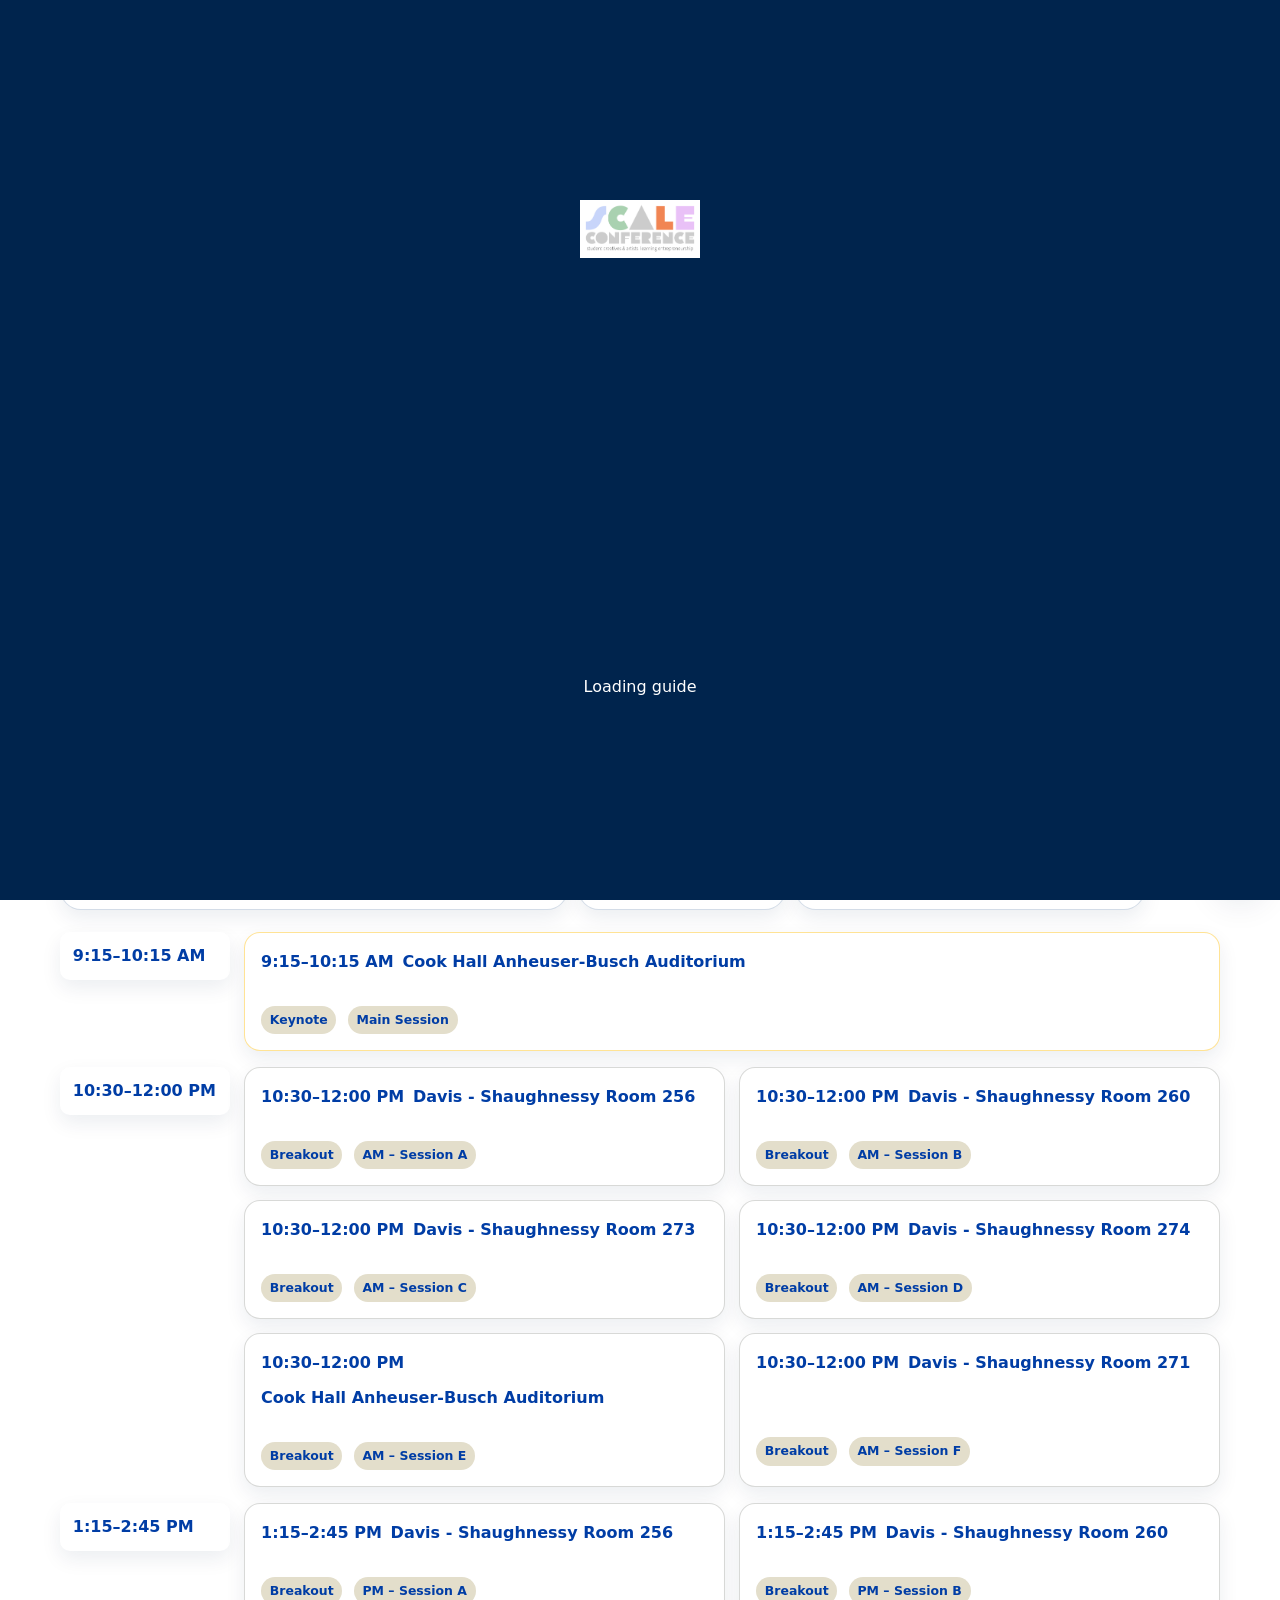
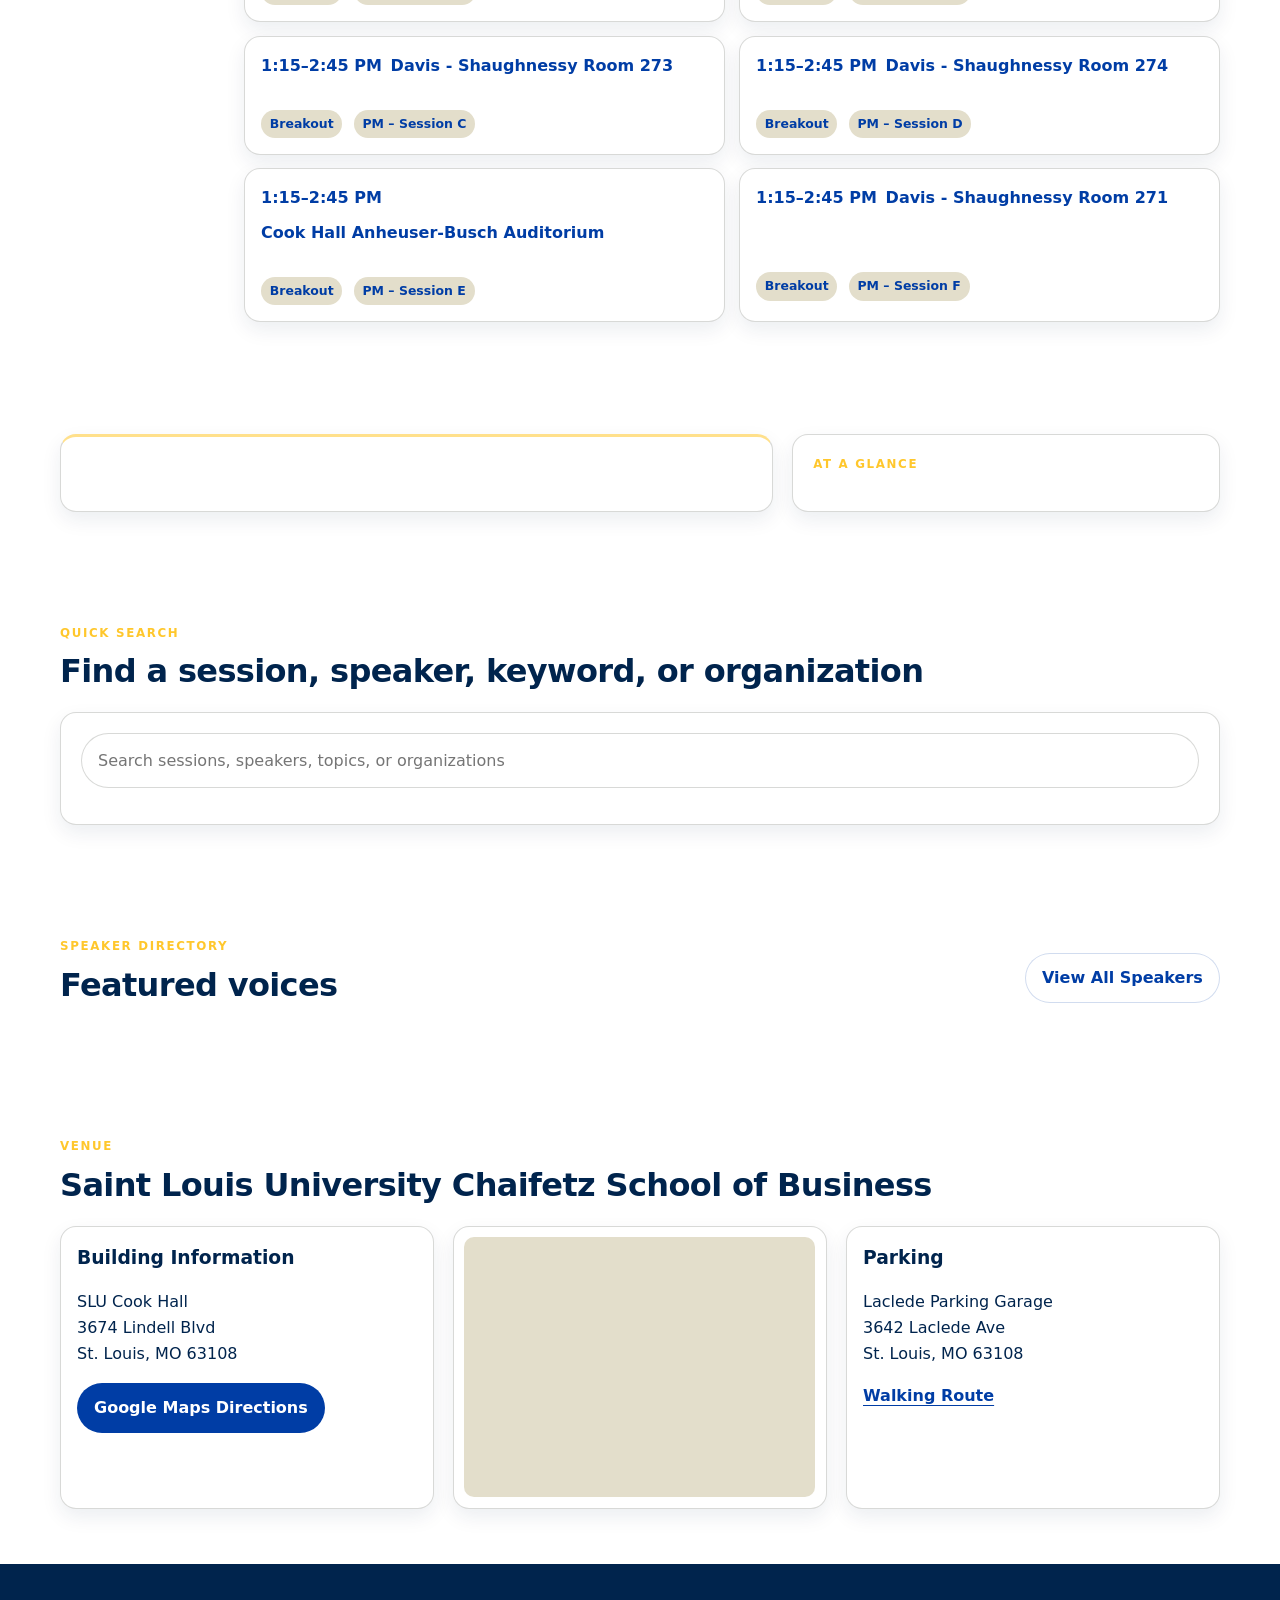
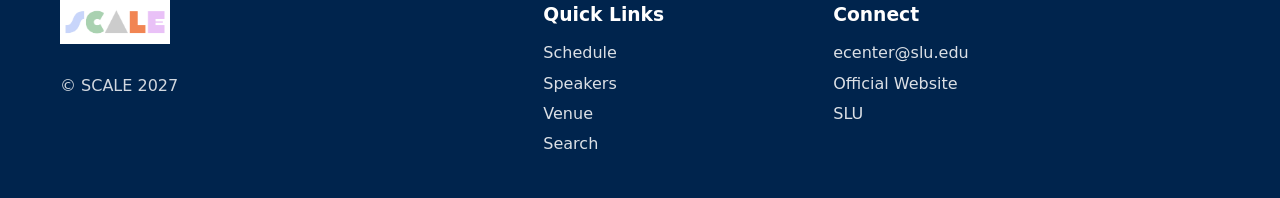
==== index.html @ 3dc97c05 "Update index.html" ====
<!DOCTYPE html>
<html lang="en">
  <head>
    <meta charset="UTF-8" />
    <meta name="viewport" content="width=device-width, initial-scale=1.0, viewport-fit=cover" />
    <meta
      name="description"
      content="SCALEdigital companion with dynamic schedules, speakers, search, venue details, and attendee updates."
    />
    <meta name="theme-color" content="#0b3d7c" />
    <title>SCALE 2027 | Saint Louis University</title>
    <link rel="preload" href="images/backgrounds/hero-pattern.svg" as="image" />
    <link rel="stylesheet" href="css/style.css" />
    <link rel="stylesheet" href="css/responsive.css" />
    <link rel="stylesheet" href="css/animations.css" />
  </head>
  <body data-page="home">
    <a class="skip-link" href="#main">Skip to content</a>
    <div id="loading-screen" class="loading-screen" aria-hidden="true">
      <div class="loading-logos">
        <img src="images/logos/Copy of 04 SCALE Conference with description.png" alt="SCALE" />
      </div>
      <span>Loading guide</span>
    </div>

    <header class="site-header">
      <nav class="nav container" aria-label="Primary navigation">
        <a class="brand" href="index.html" aria-label="SCALE home">
          <span class="brand-logos">
            <img src="images/logos/Copy of 04 SCALE Conference with description.png" alt="SCALE" />
          </span>
          <span class="brand-name"></span>
        </a>
        <button class="nav-toggle" type="button" aria-label="Toggle navigation" aria-expanded="false">
          <span></span><span></span><span></span>
        </button>
        <div class="nav-links">
          <a href="index.html">Home</a>
          <a href="#schedule">Schedule</a>
          <a href="speakers.html">Speakers</a>
          <a href="venue.html">Venue</a>
          <a href="#search">Search</a>
        </div>
      </nav>
    </header>

    <main id="main">
      <section class="hero">
        <div class="container hero-grid">
          <div class="hero-copy reveal">
            <p class="eyebrow">WELCOME TO</p>
            <h1>SCALE Conference 2027</h1>
            <p class="hero-subhead">Presented by The Chaifetz Center for Entrepreneurship, UMKC Regnier Institute for Entrepreneurship and Innovation, & Millikin University Center for Entrepreneurship </p>
            <p class="hero-date">July 22-24</p>
            <div class="hero-actions">
              <a class="btn btn-primary" href="#schedule">Explore Schedule</a>
              <a class="btn btn-secondary" href="speakers.html">Browse Speakers</a>
            </div>
          </div>
          <aside class="hero-panel reveal" aria-label="Conference highlights">
            <div class="hero-brand-card">
              <img src="images/logos/Copy of 02 SCALE with description.png" alt="SCALE" />
            </div>
            <div class="countdown-card">
              <p class="card-label">Conference Countdown</p>
              <h2>Friday, February 26, 2027</h2>
              <div id="countdown" class="countdown" aria-live="polite"></div>
            </div>
          </aside>
        </div>
      </section>

      <section id="schedule" class="section section-soft">
        <div class="container">
          <div class="section-heading split-heading">
            <div>
              <p class="eyebrow">Daily Schedule</p>
              <h2>Plan your experience</h2>
            </div>
            <div id="schedule-tabs" class="tabs" role="tablist" aria-label="Schedule days"></div>
          </div>
          <section class="daily-logistics" aria-labelledby="daily-logistics-title">
            <div>
              <p class="eyebrow">Daily Logistics</p>
              <h3 id="daily-logistics-title">Meals and shared moments</h3>
            </div>
            <div id="daily-logistics-list" class="daily-logistics-list" aria-live="polite"></div>
          </section>
          <div id="schedule-list" class="timeline" aria-live="polite"></div>
        </div>
      </section>

      <section id="keynote" class="section">
        <div class="container">
          <div class="feature-grid">
            <article id="featured-keynote" class="feature-card keynote-card"></article>
            <aside class="quick-card">
              <p class="card-label">At A Glance</p>
              <div id="conference-stats" class="stats-grid"></div>
            </aside>
          </div>
        </div>
      </section>

      <section id="search" class="section section-soft">
        <div class="container">
          <div class="section-heading">
            <p class="eyebrow">Quick Search</p>
            <h2>Find a session, speaker, keyword, or organization</h2>
          </div>
          <div class="search-shell">
            <input id="site-search" class="global-search" type="search" placeholder="Search sessions, speakers, topics, or organizations" aria-label="Search event content" />
            <div id="search-results" class="search-results" aria-live="polite"></div>
          </div>
        </div>
      </section>

      <section id="speakers-preview" class="section">
        <div class="container">
          <div class="section-heading split-heading">
            <div>
              <p class="eyebrow">Speaker Directory</p>
              <h2>Featured voices</h2>
            </div>
            <a class="btn btn-outline" href="speakers.html">View All Speakers</a>
          </div>
          <div id="speaker-preview-grid" class="speaker-grid preview-grid"></div>
        </div>
      </section>

      <section id="venue" class="section section-soft">
        <div class="container">
          <div class="section-heading">
            <p class="eyebrow">Venue</p>
            <h2>Saint Louis University Chaifetz School of Business</h2>
          </div>
          <div class="venue-layout">
            <article class="venue-card">
              <h3>Building Information</h3>
              <p>SLU Cook Hall<br />3674 Lindell Blvd<br />St. Louis, MO 63108</p>
              <div class="venue-actions">
                <a class="btn btn-primary" href="https://www.google.com/maps/dir/?api=1&destination=38.637204605740266,-90.23601499410955&travelmode=driving" target="_blank" rel="noopener noreferrer">Google Maps Directions</a>
              </div>
            </article>
            <article class="venue-card venue-map-card" aria-label="SLU CSB map">
              <iframe
                class="home-map-embed"
                width="100%"
                height="260"
                style="border:0"
                loading="lazy"
                allowfullscreen
                src="https://www.google.com/maps?q=38.637204605740266,-90.23601499410955&output=embed"
                title="Google Map for SLU Cook Hall">
              </iframe>
            </article>
            <article class="venue-card">
              <h3>Parking</h3>
              <p>Laclede Parking Garage<br />3642 Laclede Ave<br />St. Louis, MO 63108</p>
              <a class="text-link" href="https://www.google.com/maps/dir/?api=1&origin=3642%20Laclede%20Ave%2C%20St.%20Louis%2C%20MO%2063108&destination=38.637204605740266,-90.23601499410955&travelmode=walking" target="_blank" rel="noopener noreferrer">Walking Route</a>
            </article>
          </div>
        </div>
      </section>

    </main>

    <footer class="site-footer">
      <div class="container footer-grid">
        <div>
          <div class="footer-logos">
            <img src="images/logos/Copy of 01 SCALE.png" alt="SCALE" />
          </div>
          <p>&copy; SCALE 2027</p>
        </div>
        <div>
          <h3>Quick Links</h3>
          <a href="#schedule">Schedule</a>
          <a href="speakers.html">Speakers</a>
          <a href="venue.html">Venue</a>
          <a href="#search">Search</a>
        </div>
        <div>
          <h3>Connect</h3>
          <a href="mailto:ecenter@slu.edu">ecenter@slu.edu</a>
          <a href="https://www.scaleconference.art/" target="_blank" rel="noopener noreferrer">Official Website</a>
          <a href="https://www.slu.edu" target="_blank" rel="noopener noreferrer">SLU</a>
        </div>
      </div>
    </footer>
    <a class="back-to-top" href="#main" aria-label="Back to top">↑</a>

    <script src="js/utilities.js?v=20260717-4"></script>
    <script src="js/csv-loader.js?v=20260717-4"></script>
    <script src="js/schedule.js?v=20260721-1"></script>
    <script src="js/speakers.js?v=20260717-4"></script>
    <script src="js/search.js?v=20260717-4"></script>
    <script src="js/app.js?v=20260717-4"></script>
  </body>
</html>
---- css/style.css ----
:root {
  --blue: #003DA5;
  --blue-900: #00244D;
  --blue-700: #53C3EE;
  --gold: #FFC72C;
  --gray-50: #FFFFFF;
  --gray-100: #E3DECB;
  --gray-200: #C8C9C7;
  --bronze: #795D3E;
  --teal: #8FD6BD;
  --green: #8EE764;
  --orange: #ED8B00;
  --text: #00244D;
  --muted: #00244D;
  --surface: #FFFFFF;
  --border: rgba(200, 201, 199, 0.7);
  --shadow: 0 18px 34px rgba(0, 36, 77, 0.12);
  --soft-shadow: 0 8px 20px rgba(0, 36, 77, 0.08);
  --radius: 16px;
  --radius-sm: 10px;
  --container: 1160px;
  --space-1: 0.5rem;
  --space-2: 0.75rem;
  --space-3: 1rem;
  --space-4: 1.5rem;
  --space-5: 2.25rem;
  --space-6: 3rem;
  color-scheme: light;
}

* {
  box-sizing: border-box;
}

html {
  scroll-behavior: smooth;
}

body {
  margin: 0;
  overflow-x: hidden;
  color: var(--text);
  background: var(--gray-50);
  font-family: Inter, ui-sans-serif, system-ui, -apple-system, BlinkMacSystemFont, "Segoe UI", sans-serif;
  font-size: 16px;
  line-height: 1.62;
  -webkit-font-smoothing: antialiased;
  text-rendering: optimizeLegibility;
}

img {
  display: block;
  max-width: 100%;
}

a {
  color: inherit;
  text-decoration: none;
}

button,
input,
select {
  font: inherit;
}

button:focus-visible,
a:focus-visible,
input:focus-visible,
select:focus-visible {
  outline: 3px solid rgba(83, 195, 238, 0.85);
  outline-offset: 3px;
}

.skip-link {
  position: absolute;
  left: 1rem;
  top: -4rem;
  z-index: 100;
  padding: 0.75rem 1rem;
  border-radius: var(--radius-sm);
  color: #FFFFFF;
  background: var(--blue);
}

.skip-link:focus {
  top: 1rem;
}

.container {
  width: min(var(--container), calc(100% - 2rem));
  margin: 0 auto;
}

.site-header {
  position: sticky;
  top: 0;
  z-index: 50;
  border-bottom: 1px solid rgba(0, 36, 77, 0.35);
  background: var(--blue);
  backdrop-filter: blur(16px);
}

.nav {
  min-height: 72px;
  display: flex;
  align-items: center;
  justify-content: space-between;
  gap: var(--space-3);
}

.brand {
  display: inline-flex;
  align-items: center;
  gap: var(--space-2);
  min-width: 0;
}

.brand-logos,
.footer-logos,
.hero-brand-card {
  display: inline-flex;
  align-items: center;
  gap: var(--space-2);
}

.brand-logos {
  padding: 0.35rem 0.55rem;
  border-radius: var(--radius-sm);
  background: var(--blue-900);
}

.brand-logos img {
  width: auto;
  height: 46px;
  max-width: 220px;
  object-fit: contain;
}

.brand-name {
  font-weight: 900;
  letter-spacing: 0.03em;
  color: #FFFFFF;
  white-space: nowrap;
  font-size: 0.95rem;
}

.nav-links {
  display: flex;
  align-items: center;
  gap: 0.1rem;
}

.nav-links a {
  min-height: 40px;
  display: inline-flex;
  align-items: center;
  padding: 0.48rem 0.72rem;
  border-radius: 999px;
  color: #FFFFFF;
  font-weight: 800;
  font-size: 0.95rem;
  transition: background-color 180ms ease, color 180ms ease;
}

.nav-links a:hover {
  color: #FFFFFF;
  background: var(--blue-900);
}

body[data-page="home"] .nav-links a[href="index.html"],
body[data-page="speakers"] .nav-links a[href="speakers.html"],
body[data-page="session"] .nav-links a[href*="schedule"],
body[data-page="venue"] .nav-links a[href="venue.html"] {
  color: #FFFFFF;
  background: var(--blue-900);
}

.nav-toggle {
  display: none;
  width: 46px;
  height: 46px;
  border: 1px solid var(--border);
  border-radius: var(--radius-sm);
  background: #FFFFFF;
}

.nav-toggle span {
  display: block;
  width: 22px;
  height: 2px;
  margin: 4px auto;
  background: var(--blue-900);
}

.hero {
  position: relative;
  overflow: hidden;
  padding: 4.25rem 0;
  color: #FFFFFF;
  background:
    linear-gradient(90deg, rgba(0, 36, 77, 0.92), rgba(0, 61, 165, 0.84)),
    url("../images/backgrounds/hero-pattern.svg") center / cover;
}

.hero-grid,
.feature-grid,
.venue-layout,
.footer-grid {
  display: grid;
  gap: 1.2rem;
}

.hero-grid {
  grid-template-columns: minmax(0, 1.28fr) minmax(280px, 0.58fr);
  align-items: center;
}

.hero-grid > *,
.feature-grid > *,
.venue-layout > *,
.footer-grid > *,
.speaker-grid > *,
.timeline > * {
  min-width: 0;
}

.eyebrow,
.card-label {
  margin: 0 0 0.65rem;
  color: var(--gold);
  text-transform: uppercase;
  letter-spacing: 0.14em;
  font-size: 0.74rem;
  font-weight: 900;
}

.hero h1,
.page-hero h1 {
  margin: 0;
  max-width: 820px;
  font-size: clamp(2.45rem, 5.4vw, 4.7rem);
  line-height: 1.02;
  letter-spacing: -0.03em;
}

.hero-subhead {
  margin: 1rem 0 0;
  font-size: clamp(1.25rem, 2vw, 1.55rem);
  font-weight: 900;
}

.hero-date {
  margin: 0.2rem 0 0;
  color: rgba(255, 255, 255, 0.84);
  font-size: 1.12rem;
}

.hero-actions,
.venue-actions,
.chip-row {
  display: flex;
  flex-wrap: wrap;
  gap: 0.7rem;
  align-items: center;
}

.hero-actions {
  margin-top: 1.35rem;
}

.btn {
  min-height: 44px;
  display: inline-flex;
  align-items: center;
  justify-content: center;
  border: 1px solid transparent;
  border-radius: 999px;
  padding: 0.7rem 1rem;
  font-weight: 900;
  transition: transform 160ms ease, box-shadow 160ms ease, background 160ms ease, border-color 160ms ease;
}

.btn:hover {
  transform: translateY(-1px);
  box-shadow: var(--soft-shadow);
}

.btn-primary {
  color: #FFFFFF;
  background: var(--blue);
}

.hero .btn-primary {
  color: var(--blue);
  background: #FFFFFF;
}

.btn-secondary {
  color: #FFFFFF;
  border-color: rgba(255, 255, 255, 0.36);
  background: rgba(255, 255, 255, 0.09);
}

.btn-outline {
  color: var(--blue);
  border-color: rgba(0, 61, 165, 0.18);
  background: #FFFFFF;
}

.hero-panel {
  display: grid;
  gap: 1rem;
  justify-items: center;
}

.hero-brand-card,
.countdown-card,
.feature-card,
.quick-card,
.search-shell,
.session-card,
.speaker-card,
.venue-card,
.announcement-card,
.session-detail-card,
.toolbar {
  border: 1px solid var(--border);
  border-radius: var(--radius);
  background: var(--surface);
  box-shadow: var(--soft-shadow);
}

.hero-brand-card,
.countdown-card {
  padding: 0.9rem;
}

.hero-brand-card {
  width: min(100%, 300px);
  justify-content: center;
  justify-self: center;
  background: var(--blue-900);
}

.hero-brand-card img {
  width: auto;
  height: 96px;
  max-width: 260px;
  object-fit: contain;
}

.countdown-card {
  width: 100%;
}

.countdown-card h2 {
  margin: 0;
  color: var(--text);
  font-size: 1.1rem;
  line-height: 1.25;
}

.countdown,
.stats-grid {
  display: grid;
  grid-template-columns: repeat(3, minmax(0, 1fr));
  gap: 0.65rem;
  margin-top: 1rem;
}

.countdown div,
.stats-grid div {
  min-width: 0;
  padding: 0.7rem;
  border-radius: var(--radius-sm);
  text-align: center;
  background: var(--gray-100);
}

.countdown strong,
.stats-grid strong {
  display: block;
  color: var(--blue);
  font-size: 1.35rem;
  line-height: 1;
}

.countdown span,
.stats-grid span {
  color: var(--muted);
  font-size: 0.78rem;
  font-weight: 800;
}

.section,
.page-hero {
  padding: 3.5rem 0;
}

.section-soft {
  background: #FFFFFF;
}

.section-heading {
  margin-bottom: 1.35rem;
}

.split-heading {
  display: flex;
  align-items: end;
  justify-content: space-between;
  gap: 1rem;
}

.section-heading h2,
.feature-card h2,
.quick-card h2 {
  margin: 0;
  color: var(--text);
  font-size: clamp(1.65rem, 2.5vw, 2.25rem);
  line-height: 1.16;
  letter-spacing: -0.02em;
}

.section-heading p:not(.eyebrow),
.page-hero p,
.venue-card p,
.announcement-card p {
  color: var(--muted);
}

.tabs {
  display: flex;
  flex-wrap: wrap;
  gap: 0.5rem;
}

.tab-btn {
  min-height: 40px;
  border: 1px solid var(--border);
  border-radius: 999px;
  padding: 0.55rem 0.85rem;
  color: var(--muted);
  background: #FFFFFF;
  font-weight: 900;
  cursor: pointer;
}

.tab-btn.active {
  color: #FFFFFF;
  background: var(--blue);
  border-color: var(--blue);
}

.timeline {
  display: grid;
  gap: 1rem;
}

.daily-logistics {
  display: grid;
  gap: 0.75rem;
  margin: -0.25rem 0 1.35rem;
}

.daily-logistics h3 {
  margin: 0;
  color: var(--ink);
  font-size: 1rem;
}

.daily-logistics-list {
  display: flex;
  flex-wrap: wrap;
  gap: 0.6rem;
}

.logistics-card {
  display: inline-flex;
  flex-wrap: wrap;
  gap: 0.35rem 0.55rem;
  align-items: center;
  min-height: 42px;
  padding: 0.5rem 0.75rem;
  border: 1px solid rgba(11, 61, 124, 0.18);
  border-radius: 999px;
  background: #FFFFFF;
  box-shadow: var(--soft-shadow);
}

.logistics-card span {
  color: #FFFFFF;
  font-size: 0.78rem;
  font-weight: 900;
  line-height: 1;
  padding: 0.28rem 0.45rem;
  border-radius: 999px;
  background: var(--blue);
}

.logistics-card strong {
  color: var(--ink);
  font-size: 0.88rem;
  line-height: 1.25;
}

.timeline-block {
  display: grid;
  grid-template-columns: 170px minmax(0, 1fr);
  gap: 0.9rem;
  position: relative;
}

.timeline-time {
  position: sticky;
  top: 88px;
  align-self: start;
  padding: 0.7rem 0.8rem;
  border-radius: var(--radius-sm);
  color: var(--blue);
  background: #FFFFFF;
  box-shadow: var(--soft-shadow);
  font-weight: 900;
  white-space: nowrap;
}

.timeline-sessions {
  display: grid;
  grid-template-columns: repeat(2, minmax(0, 1fr));
  align-items: stretch;
  gap: 0.85rem;
}

.session-card {
  overflow: hidden;
  height: 100%;
  transition: transform 160ms ease, box-shadow 160ms ease, border-color 160ms ease;
}

.session-card:hover,
.speaker-card:hover,
.venue-card:hover,
.announcement-card:hover {
  transform: translateY(-1px);
  box-shadow: var(--shadow);
}

.session-card a {
  display: grid;
  gap: 0.65rem;
  height: 100%;
  padding: 1rem;
}

.agenda-card {
  border-color: rgba(11, 61, 124, 0.16);
  background: #FFFFFF;
  grid-column: 1 / -1;
}

.agenda-card-body {
  display: grid;
  gap: 0.65rem;
  height: 100%;
  padding: 1rem;
}

.session-card.keynote {
  border-color: rgba(255, 199, 44, 0.5);
  grid-column: 1 / -1;
}

.session-topline,
.detail-meta {
  display: flex;
  flex-wrap: wrap;
  gap: 0.55rem;
  color: var(--blue);
  font-weight: 900;
}

.session-card h3 {
  margin: 0;
  font-size: 1.05rem;
  line-height: 1.28;
}

.session-card p,
.speaker-card p {
  margin: 0;
  color: var(--muted);
}

.chip {
  display: inline-flex;
  align-items: center;
  min-height: 28px;
  padding: 0.25rem 0.55rem;
  border-radius: 999px;
  color: var(--blue);
  background: var(--gray-100);
  font-size: 0.78rem;
  font-weight: 900;
}

.feature-grid {
  grid-template-columns: 1.25fr 0.75fr;
}

.feature-card,
.quick-card,
.search-shell,
.session-detail-card {
  padding: 1.25rem;
}

.keynote-card {
  background: var(--surface);
  border-top: 3px solid rgba(255, 199, 44, 0.55);
}

.search-shell {
  display: grid;
  gap: 1rem;
}

.global-search,
.speaker-search,
#speaker-filter {
  width: 100%;
  min-height: 52px;
  border: 1px solid var(--border);
  border-radius: 999px;
  padding: 0.85rem 1rem;
  color: var(--text);
  background: #FFFFFF;
}

.search-results {
  display: grid;
  gap: 0.75rem;
}

.search-result,
.related-card {
  display: grid;
  gap: 0.35rem;
  padding: 0.9rem;
  border: 1px solid var(--border);
  border-radius: var(--radius-sm);
  background: var(--gray-50);
}

.search-result small,
.related-card span {
  color: var(--muted);
}

.speaker-grid {
  display: grid;
  grid-template-columns: repeat(2, minmax(0, 1fr));
  gap: 1rem;
}

.speaker-card {
  display: grid;
  grid-template-columns: 72px minmax(0, 1fr);
  gap: 0.9rem;
  padding: 1rem;
  height: 100%;
}

.preview-grid .speaker-card:nth-child(n + 7) {
  display: none;
}

.speaker-photo {
  width: 72px;
  height: 72px;
  border-radius: 50%;
  object-fit: cover;
  border: 3px solid rgba(255, 199, 44, 0.28);
  background: var(--gray-100);
}

.speaker-card h3 {
  margin: 0;
  line-height: 1.22;
  font-size: 1.05rem;
}

.speaker-credentials {
  color: var(--blue) !important;
  font-weight: 900;
}

.speaker-org {
  font-weight: 800;
}

.speaker-sessions {
  margin-top: 0.75rem;
  padding-top: 0.75rem;
  border-top: 1px solid var(--border);
}

.speaker-sessions h4 {
  margin: 0 0 0.35rem;
  font-size: 0.84rem;
}

.speaker-sessions ul {
  margin: 0;
  padding-left: 1rem;
  color: var(--muted);
}

.speaker-sessions li {
  margin-bottom: 0.55rem;
}

.read-more-btn {
  display: inline-flex;
  min-height: 32px;
  align-items: center;
  justify-content: center;
  margin-top: 0.3rem;
  border: 1px solid rgba(0, 61, 165, 0.18);
  border-radius: 999px;
  padding: 0.3rem 0.7rem;
  color: var(--blue);
  background: #FFFFFF;
  font-size: 0.84rem;
  font-weight: 900;
  cursor: pointer;
}

.read-more-btn:hover {
  color: #FFFFFF;
  background: var(--blue);
}

body.modal-open {
  overflow: hidden;
}

.speaker-modal {
  position: fixed;
  inset: 0;
  z-index: 100;
  display: grid;
  place-items: center;
  padding: 1rem;
  background: rgba(0, 36, 77, 0.58);
}

.speaker-modal-panel {
  position: relative;
  width: min(760px, 100%);
  max-height: min(84vh, 860px);
  overflow: auto;
  padding: 1.25rem;
  border-radius: var(--radius-sm);
  color: var(--text);
  background: #FFFFFF;
  box-shadow: var(--shadow);
}

.modal-close {
  position: absolute;
  top: 0.8rem;
  right: 0.8rem;
  width: 40px;
  height: 40px;
  border: 1px solid var(--border);
  border-radius: 50%;
  color: var(--blue-900);
  background: #FFFFFF;
  font-size: 1.4rem;
  line-height: 1;
  cursor: pointer;
}

.speaker-profile-head {
  display: grid;
  grid-template-columns: 84px minmax(0, 1fr);
  gap: 1rem;
  align-items: center;
  padding-right: 3rem;
}

.speaker-profile-head .speaker-photo {
  width: 84px;
  height: 84px;
}

.speaker-profile-head h2 {
  margin: 0;
  line-height: 1.12;
}

.profile-sessions {
  display: grid;
  gap: 1rem;
  margin-top: 1.2rem;
}

.profile-session {
  padding-top: 1rem;
  border-top: 1px solid var(--border);
}

.profile-session h3 {
  margin: 0 0 0.55rem;
  line-height: 1.22;
}

.profile-description {
  white-space: pre-wrap;
}

.toolbar {
  display: grid;
  grid-template-columns: 1fr 220px;
  gap: 0.8rem;
  padding: 1rem;
  margin-bottom: 0.8rem;
}

.result-count {
  margin-bottom: 1rem;
  color: var(--muted);
  font-weight: 800;
}

.venue-layout {
  grid-template-columns: repeat(3, minmax(0, 1fr));
}

.venue-card {
  padding: 1rem;
}

.venue-map-card {
  padding: 0.65rem;
}

.home-map-embed {
  display: block;
  width: 100%;
  height: 260px;
  border-radius: var(--radius-sm);
  background: var(--gray-100);
}

.venue-card h3,
.announcement-card h3 {
  margin: 0 0 0.45rem;
  display: block;
}

.map-art {
  position: relative;
  min-height: 210px;
  margin-bottom: 1rem;
  overflow: hidden;
  border-radius: var(--radius-sm);
  background:
    linear-gradient(90deg, transparent 48%, rgba(0, 61, 165,.18) 48% 52%, transparent 52%),
    linear-gradient(0deg, transparent 48%, rgba(0, 61, 165,.16) 48% 52%, transparent 52%),
    var(--gray-100);
}

.pin {
  position: absolute;
  width: 22px;
  height: 22px;
  border: 4px solid #FFFFFF;
  border-radius: 50%;
  background: var(--gold);
  box-shadow: 0 0 0 8px rgba(0, 61, 165,.12);
}

.pin-building {
  left: 28%;
  top: 35%;
}

.pin-parking {
  right: 22%;
  bottom: 26%;
  background: var(--blue);
}

.route-line {
  position: absolute;
  left: 34%;
  top: 45%;
  width: 42%;
  height: 4px;
  border-radius: 999px;
  background: var(--blue);
  transform: rotate(18deg);
}

.text-link {
  color: var(--blue);
  font-weight: 900;
  text-decoration: underline;
  text-underline-offset: 4px;
}

.announcement-grid,
.related-grid {
  display: grid;
  grid-template-columns: repeat(4, minmax(0, 1fr));
  gap: 0.9rem;
  margin-top: 1rem;
}

.announcement-card {
  padding: 1rem;
  height: 100%;
}

code {
  padding: 0.1rem 0.35rem;
  border-radius: 6px;
  color: var(--blue);
  background: var(--gray-100);
}

.page-hero {
  background:
    linear-gradient(135deg, rgba(255,255,255,.92), rgba(227, 222, 203,.92)),
    radial-gradient(circle at 80% 10%, rgba(255, 199, 44,.18), transparent 28%);
}

.page-hero h1 {
  color: var(--text);
  font-size: clamp(2.3rem, 5vw, 4.5rem);
}

.session-detail-card h1 {
  margin: 0;
  font-size: clamp(2rem, 4vw, 4rem);
  line-height: 1.04;
}

.session-detail-card h2 {
  margin: 1.4rem 0 0.45rem;
}

.mini-speaker {
  display: grid;
  grid-template-columns: 58px 1fr;
  gap: 0.75rem;
  align-items: start;
  padding: 0.8rem;
  border-radius: var(--radius-sm);
  background: var(--gray-50);
}

.mini-speaker img {
  width: 58px;
  height: 58px;
  border-radius: 50%;
}

.site-footer {
  padding: 2.25rem 0;
  color: rgba(255,255,255,.82);
  background: var(--blue-900);
}

.footer-grid {
  grid-template-columns: minmax(0, 1.2fr) minmax(180px, 0.7fr) minmax(220px, 1fr);
  align-items: start;
}

.footer-grid h3 {
  margin: 0 0 0.6rem;
  color: #FFFFFF;
}

.footer-grid a {
  display: block;
  margin: 0.28rem 0;
  color: rgba(255,255,255,.86);
}

.footer-logos {
  margin-bottom: 0.8rem;
  gap: 0.75rem;
}

.footer-logos img {
  width: auto;
  height: 44px;
  max-width: 240px;
  object-fit: contain;
}

.back-to-top {
  position: fixed;
  right: 1rem;
  bottom: 1rem;
  z-index: 40;
  width: 48px;
  height: 48px;
  display: grid;
  place-items: center;
  border-radius: 50%;
  color: #FFFFFF;
  background: var(--blue);
  box-shadow: var(--shadow);
}

.loading-screen {
  position: fixed;
  inset: 0;
  z-index: 200;
  display: grid;
  place-items: center;
  gap: 1rem;
  color: #FFFFFF;
  background: var(--blue-900);
  transition: opacity 300ms ease, visibility 300ms ease;
}

.loading-screen.loaded {
  opacity: 0;
  visibility: hidden;
}

.loading-logos {
  display: flex;
  gap: 0.8rem;
}

.loading-logos img {
  height: 58px;
  width: auto;
  max-width: 280px;
  object-fit: contain;
}

.empty-state {
  padding: 1rem;
  border-radius: var(--radius-sm);
  color: var(--muted);
  background: var(--gray-100);
}

@media (prefers-color-scheme: dark) {
  :root {
    --gray-50: #FFFFFF;
    --gray-100: #E3DECB;
    --gray-200: #C8C9C7;
    --surface: #FFFFFF;
    --text: #00244D;
    --muted: #00244D;
    --border: rgba(0, 36, 77, 0.12);
  }

  .section-soft,
  .tab-btn,
  .btn-outline,
  .global-search,
  .speaker-search,
  #speaker-filter {
    background: #FFFFFF;
  }

  .site-header {
    background: var(--blue);
  }

  .countdown-card,
  .feature-card,
  .quick-card,
  .search-shell,
  .session-card,
  .speaker-card,
  .venue-card,
  .announcement-card,
  .session-detail-card,
  .toolbar,
  .search-result,
  .related-card,
  .timeline-time,
  .empty-state {
    background: #FFFFFF;
    color: var(--text);
  }

  .brand-logos,
  .hero-brand-card {
    background: var(--blue-900);
  }

  .countdown div,
  .stats-grid div,
  .chip,
  code,
  .mini-speaker,
  .map-art {
    background: var(--gray-100);
  }

  .nav-links a,
  .section-heading p:not(.eyebrow),
  .page-hero p,
  .venue-card p,
  .announcement-card p,
  .session-card p,
  .speaker-card p,
  .search-result small,
  .related-card span,
  .countdown span,
  .stats-grid span {
    color: var(--muted);
  }

  .session-card h3,
  .speaker-card h3,
  .venue-card h3,
  .announcement-card h3,
  .countdown-card h2,
  .section-heading h2,
  .feature-card h2,
  .quick-card h2,
  .brand-name,
  .page-hero h1 {
    color: var(--text);
  }

  .session-topline,
  .detail-meta,
  .chip,
  .text-link {
    color: var(--blue);
  }
}
---- css/responsive.css ----
.nav.open .nav-links {
  display: flex;
}

@media (max-width: 1080px) {
  .brand-name {
    display: none;
  }

  .brand-logos img {
    max-width: 196px;
  }

  .speaker-grid {
    grid-template-columns: repeat(2, minmax(0, 1fr));
  }
}

@media (max-width: 880px) {
  .hero-grid,
  .feature-grid,
  .venue-layout,
  .footer-grid {
    grid-template-columns: 1fr;
  }

  .timeline-block {
    grid-template-columns: 1fr;
  }

  .timeline-sessions {
    grid-template-columns: 1fr;
  }

  .timeline-time {
    position: static;
  }

  .split-heading {
    align-items: start;
    flex-direction: column;
  }
}

@media (max-width: 720px) {
  .container {
    width: min(100% - 1.5rem, var(--container));
  }

  .nav {
    min-height: 68px;
  }

  .nav-toggle {
    display: block;
  }

  .nav-links {
    position: absolute;
    top: 68px;
    left: 0.75rem;
    right: 0.75rem;
    display: none;
    flex-direction: column;
    align-items: stretch;
    padding: 0.75rem;
    border: 1px solid var(--border);
    border-radius: var(--radius);
    background: rgba(255, 255, 255, 0.98);
    box-shadow: var(--shadow);
  }

  .nav-links a {
    justify-content: flex-start;
    color: var(--blue-900);
  }

  .brand-logos img {
    height: 38px;
    max-width: 180px;
  }

  .hero {
    padding: 3rem 0;
  }

  .hero h1 {
    font-size: 2.7rem;
  }

  .hero-actions,
  .venue-actions {
    flex-direction: column;
    align-items: stretch;
  }

  .btn {
    width: 100%;
  }

  .speaker-grid,
  .announcement-grid,
  .related-grid {
    grid-template-columns: 1fr;
  }

  .toolbar {
    grid-template-columns: 1fr;
  }

  .session-card a,
  .feature-card,
  .quick-card,
  .search-shell,
  .venue-card,
  .session-detail-card {
    padding: 1rem;
  }

  .section,
  .page-hero {
    padding: 2.75rem 0;
  }
}

@media (max-width: 480px) {
  .container {
    width: min(100% - 1rem, var(--container));
  }

  .brand-logos {
    gap: 0.45rem;
    padding: 0.3rem 0.45rem;
  }

  .brand-logos img {
    height: 34px;
    max-width: 160px;
  }

  .hero h1 {
    font-size: 2.2rem;
    letter-spacing: -0.025em;
  }

  .hero-panel {
    justify-items: center;
  }

  .hero-brand-card {
    width: min(100%, 340px);
    justify-self: center;
    justify-content: center;
  }

  .hero-brand-card img {
    height: 70px;
    max-width: 220px;
  }

  .countdown,
  .stats-grid {
    grid-template-columns: 1fr;
  }

  .speaker-card {
    grid-template-columns: 1fr;
  }

  .speaker-profile-head {
    grid-template-columns: 1fr;
    padding-right: 2.8rem;
  }

  .speaker-photo {
    width: 70px;
    height: 70px;
  }
}
---- css/animations.css ----
.reveal {
  opacity: 0;
  transform: translateY(16px);
  transition: opacity 520ms ease, transform 520ms ease;
}

.reveal.visible {
  opacity: 1;
  transform: translateY(0);
}

.session-card,
.speaker-card,
.venue-card,
.announcement-card,
.btn,
.search-result,
.related-card {
  will-change: transform;
}

.loading-screen span {
  animation: pulseText 1.4s ease-in-out infinite;
}

@keyframes pulseText {
  0%,
  100% {
    opacity: 0.55;
  }
  50% {
    opacity: 1;
  }
}

@media (prefers-reduced-motion: reduce) {
  *,
  *::before,
  *::after {
    animation-duration: 0.01ms !important;
    animation-iteration-count: 1 !important;
    scroll-behavior: auto !important;
    transition-duration: 0.01ms !important;
  }

  .reveal {
    opacity: 1;
    transform: none;
  }
}
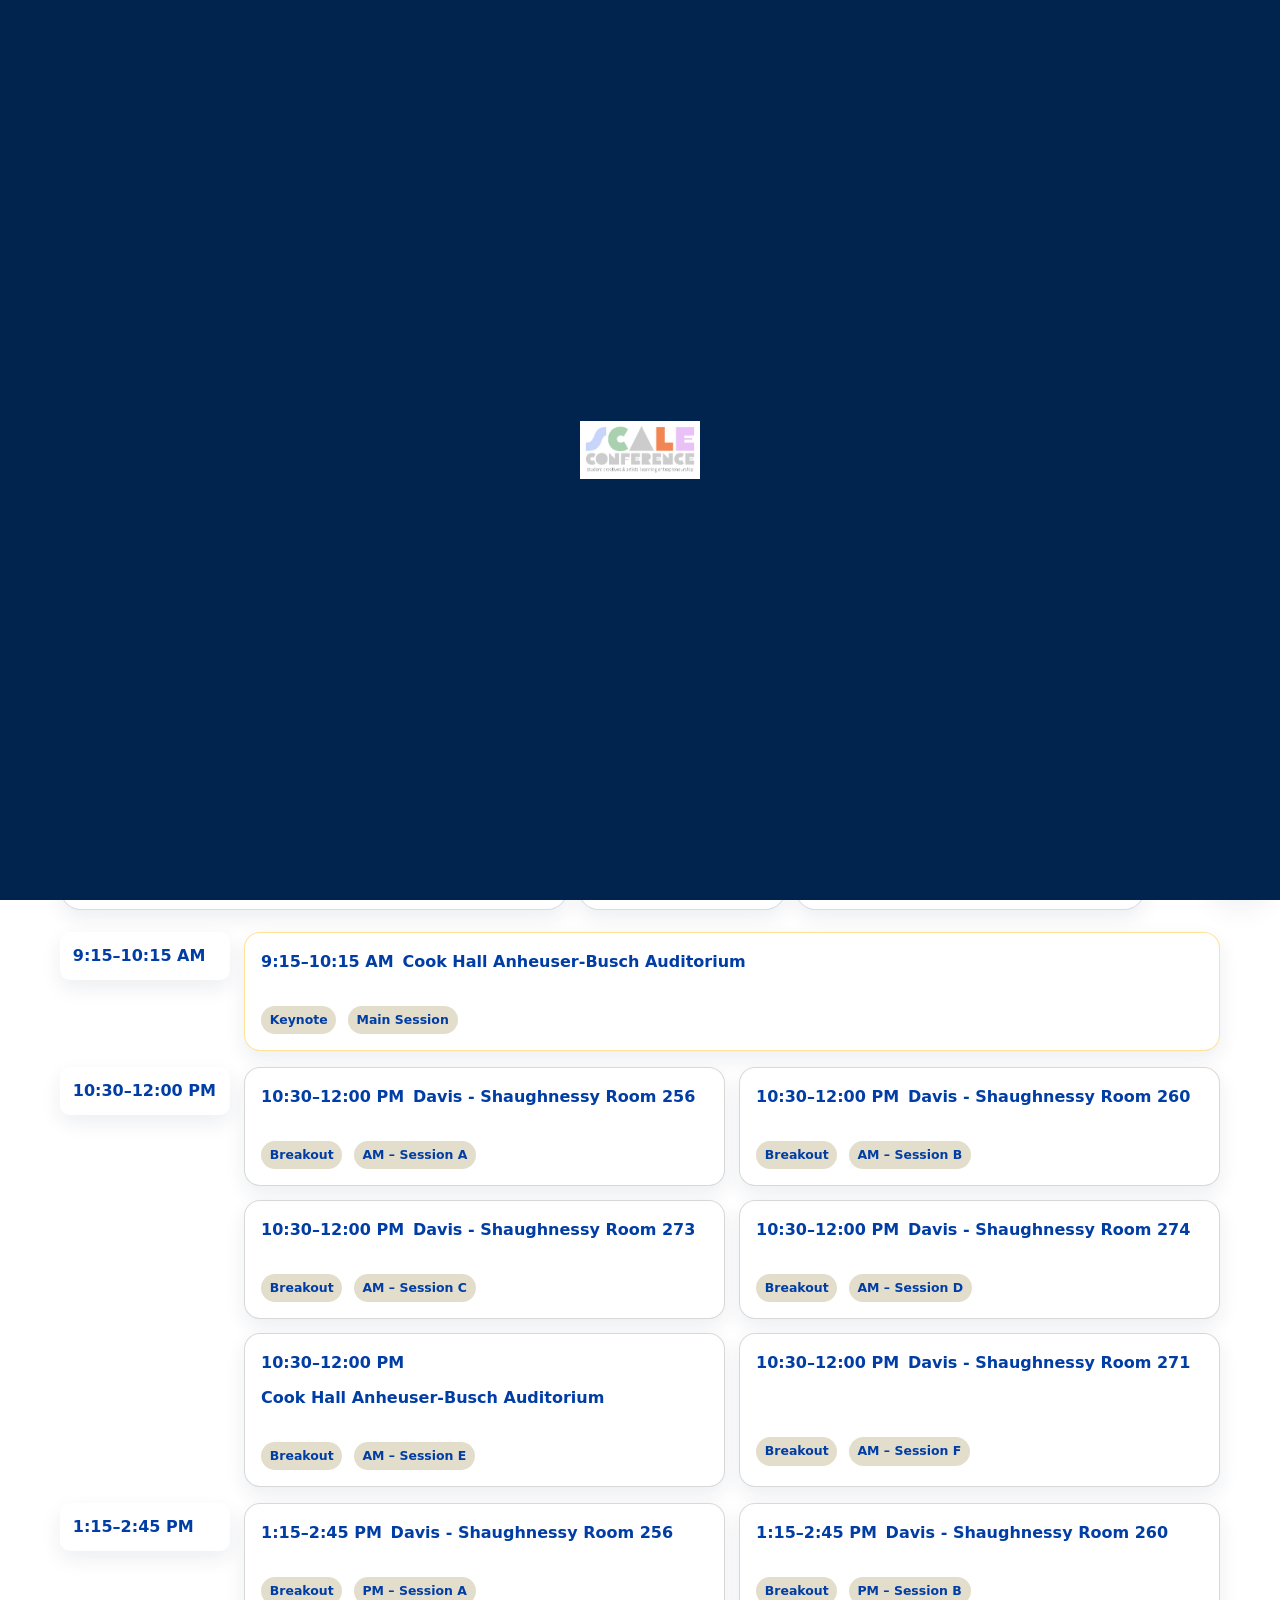
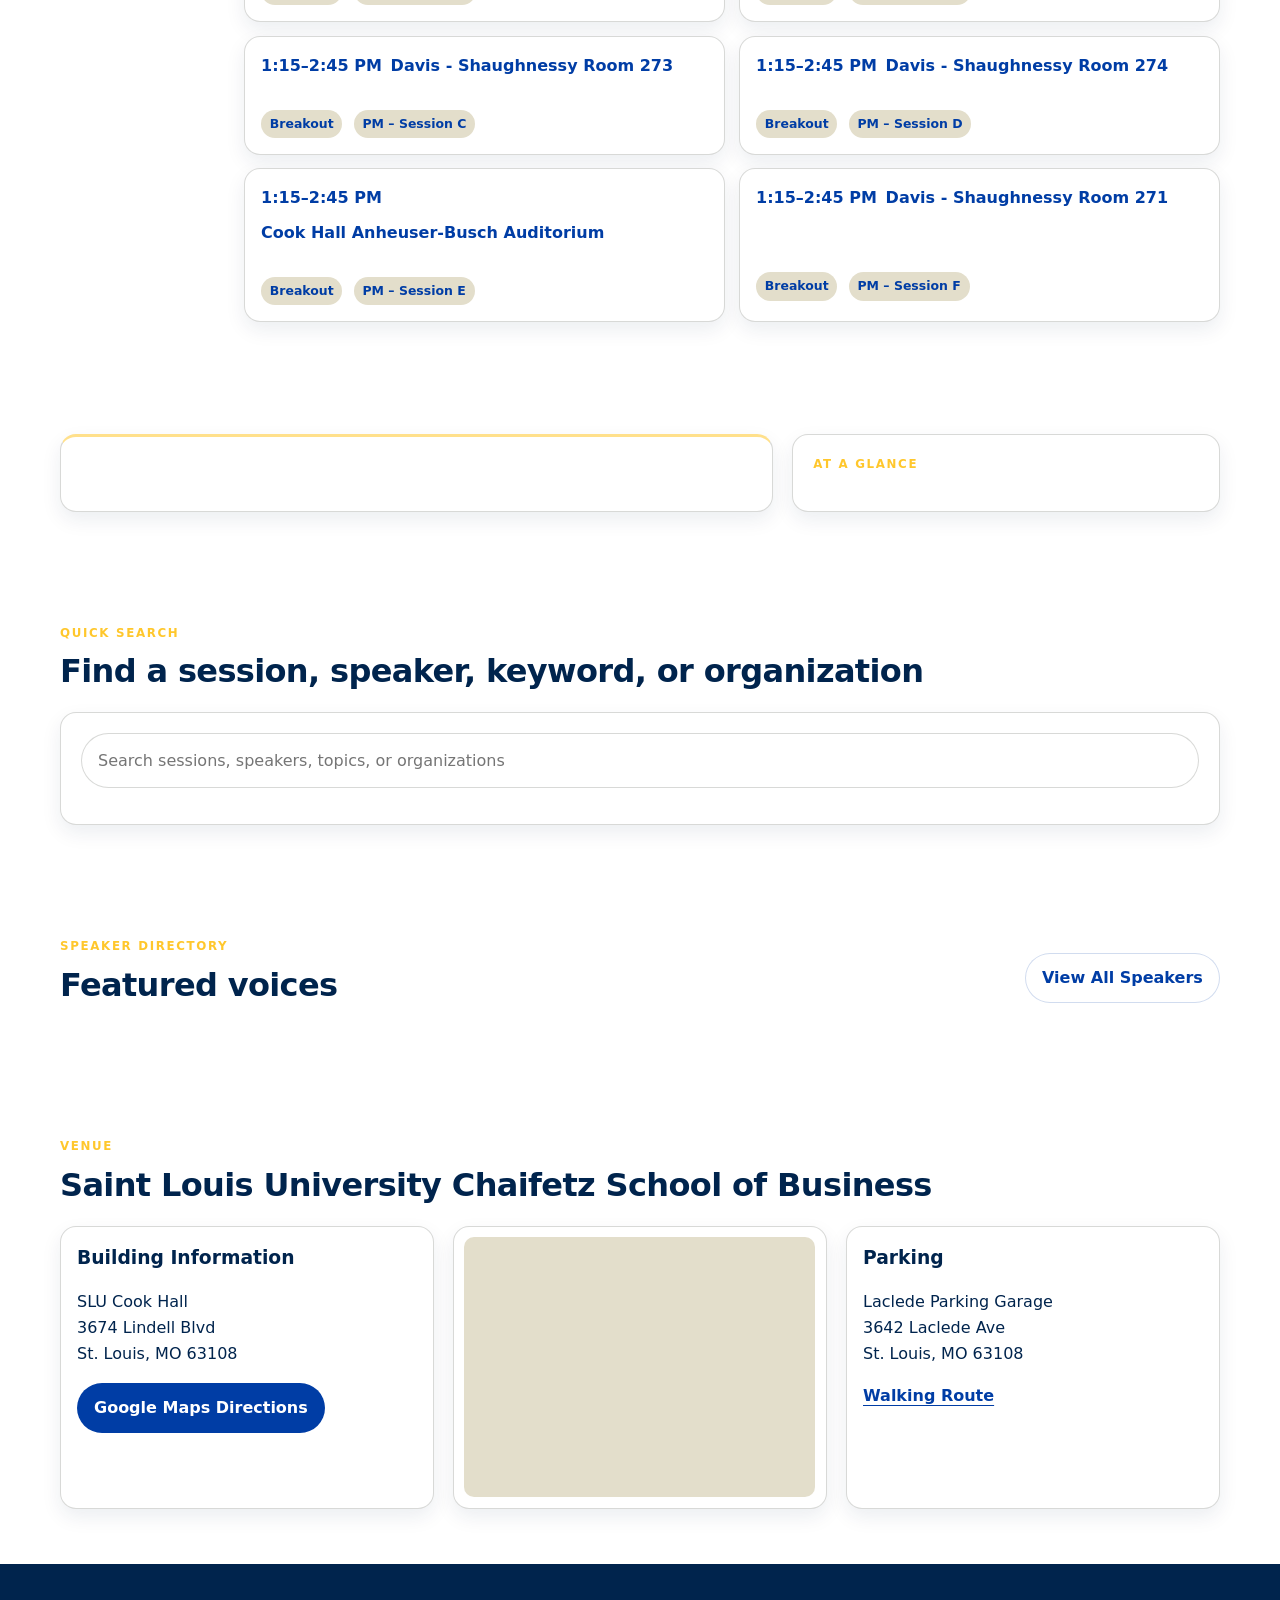
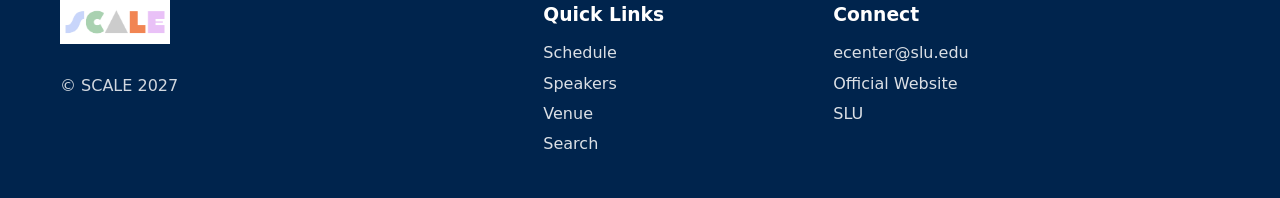
==== commit f8443ba0: "Update index.html" ====
--- a/index.html
+++ b/index.html
@@ -20,7 +20,7 @@
       <div class="loading-logos">
         <img src="images/logos/Copy of 04 SCALE Conference with description.png" alt="SCALE" />
       </div>
-      <span>Loading guide</span>
+    
     </div>
 
     <header class="site-header">
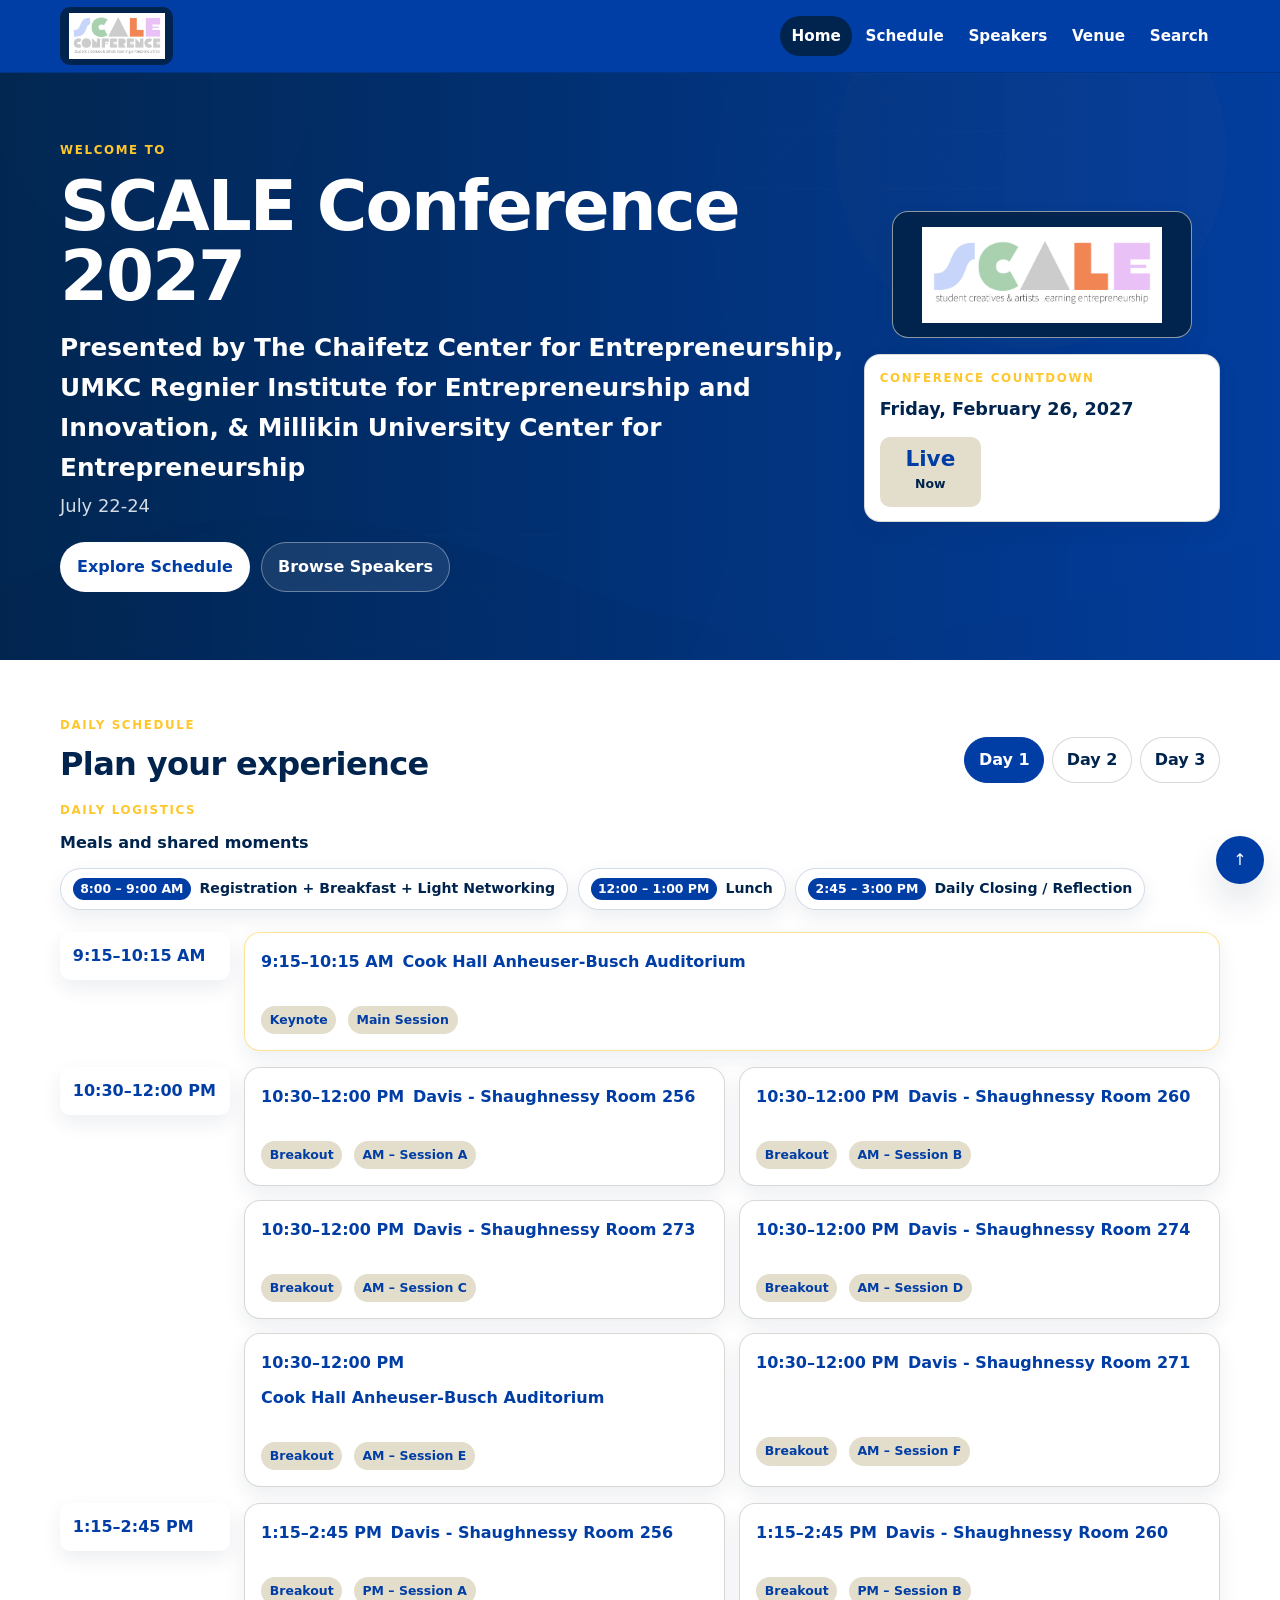
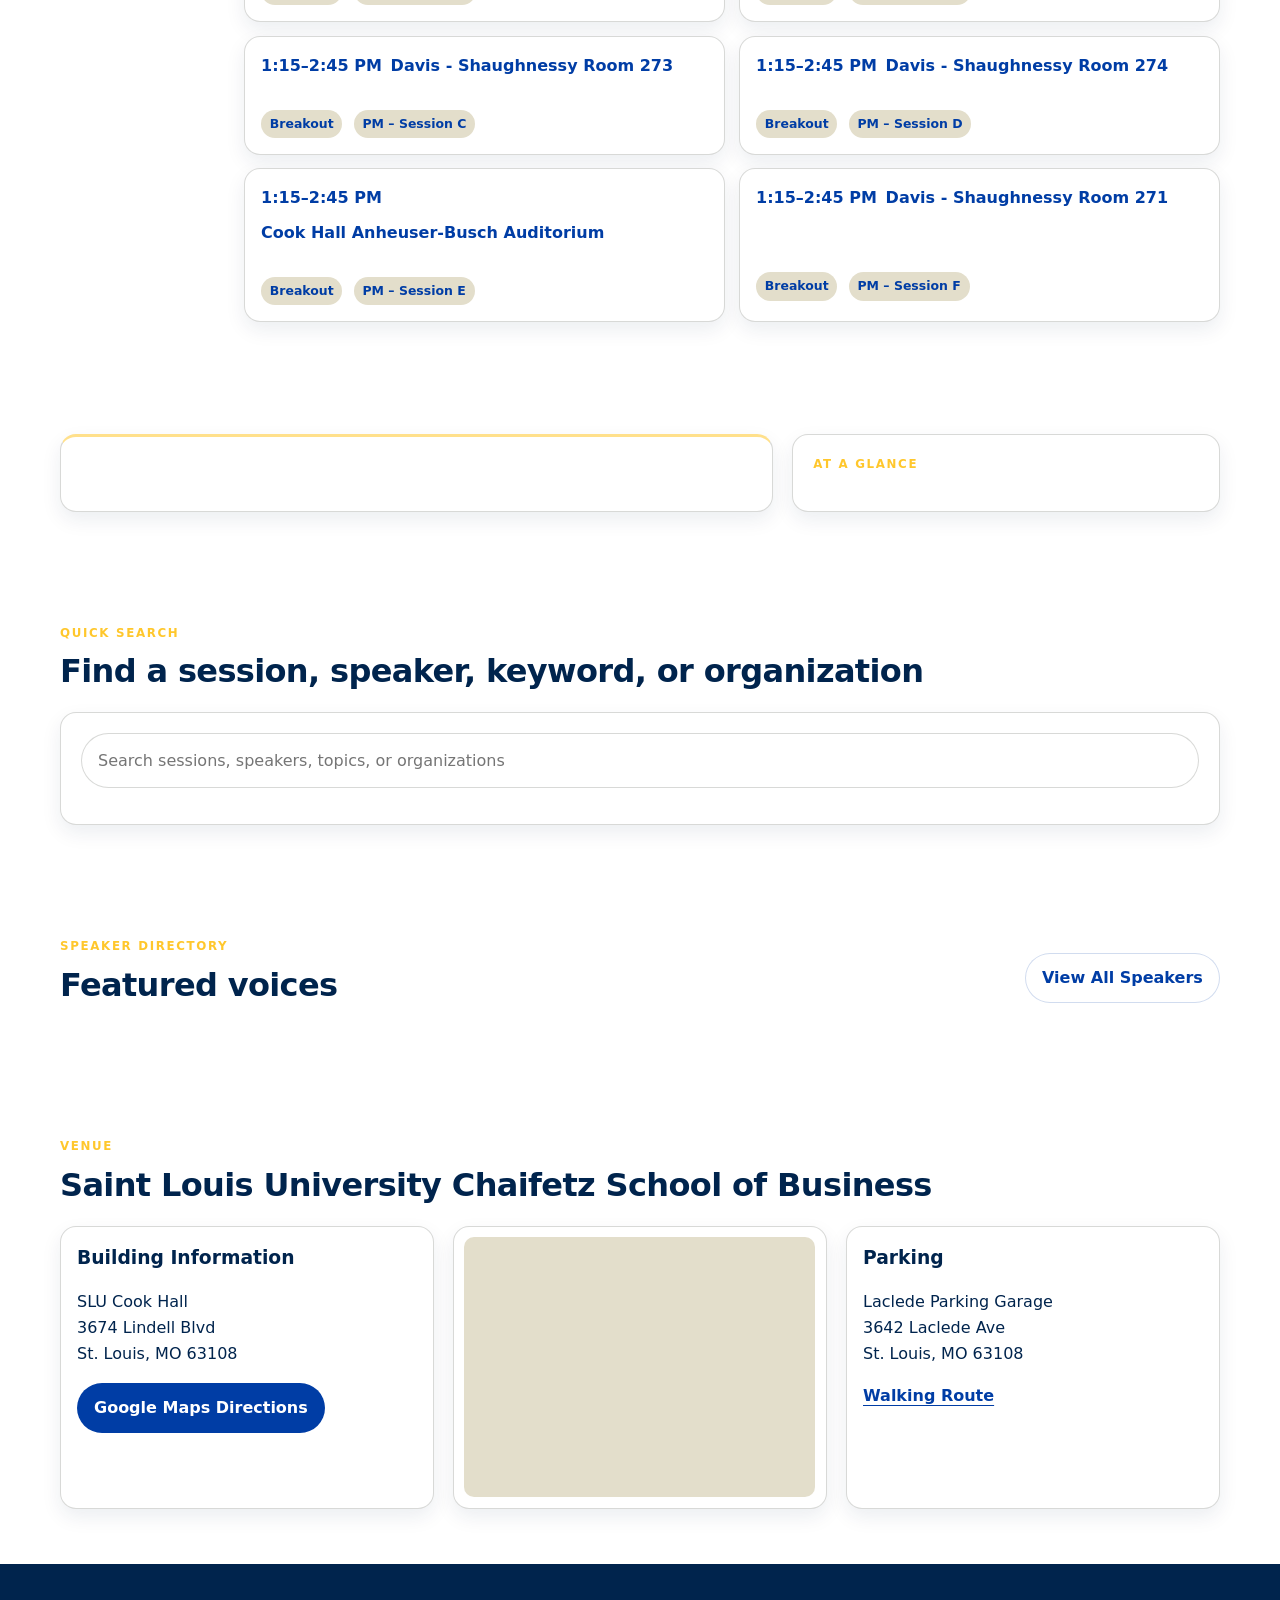
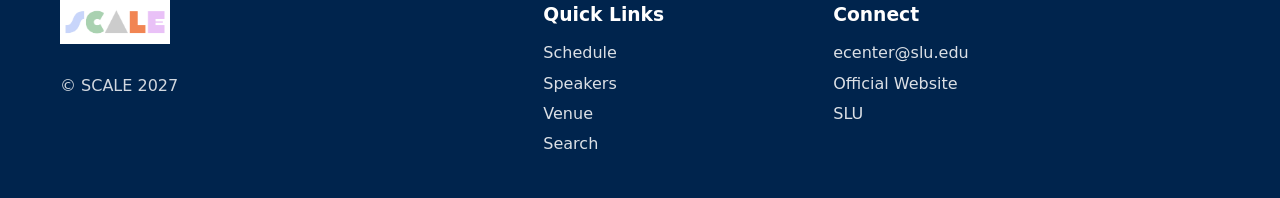
==== commit 7a156598: "Remove loading screen from index.html Removed loading screen and associated logo image from the home" ====
--- a/index.html
+++ b/index.html
@@ -16,12 +16,7 @@
   </head>
   <body data-page="home">
     <a class="skip-link" href="#main">Skip to content</a>
-    <div id="loading-screen" class="loading-screen" aria-hidden="true">
-      <div class="loading-logos">
-        <img src="images/logos/Copy of 04 SCALE Conference with description.png" alt="SCALE" />
-      </div>
-    
-    </div>
+        </div>
 
     <header class="site-header">
       <nav class="nav container" aria-label="Primary navigation">
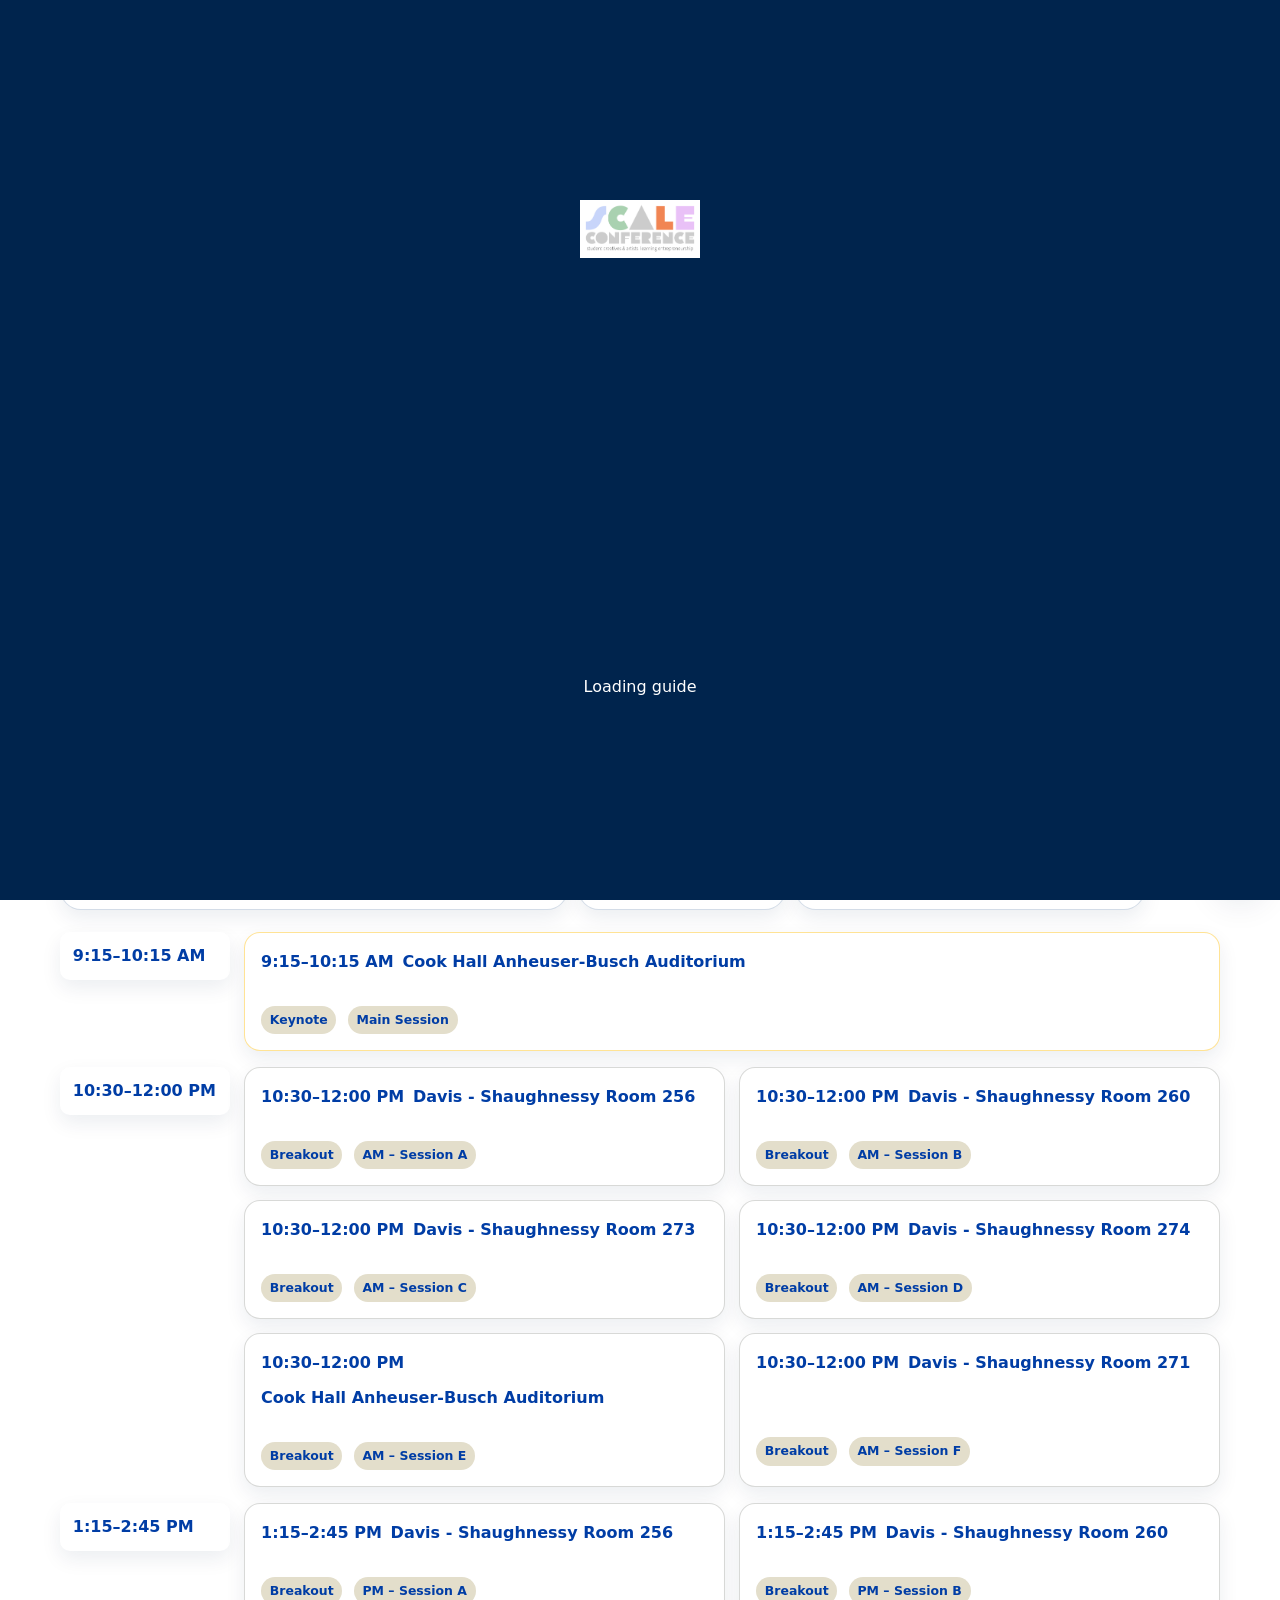
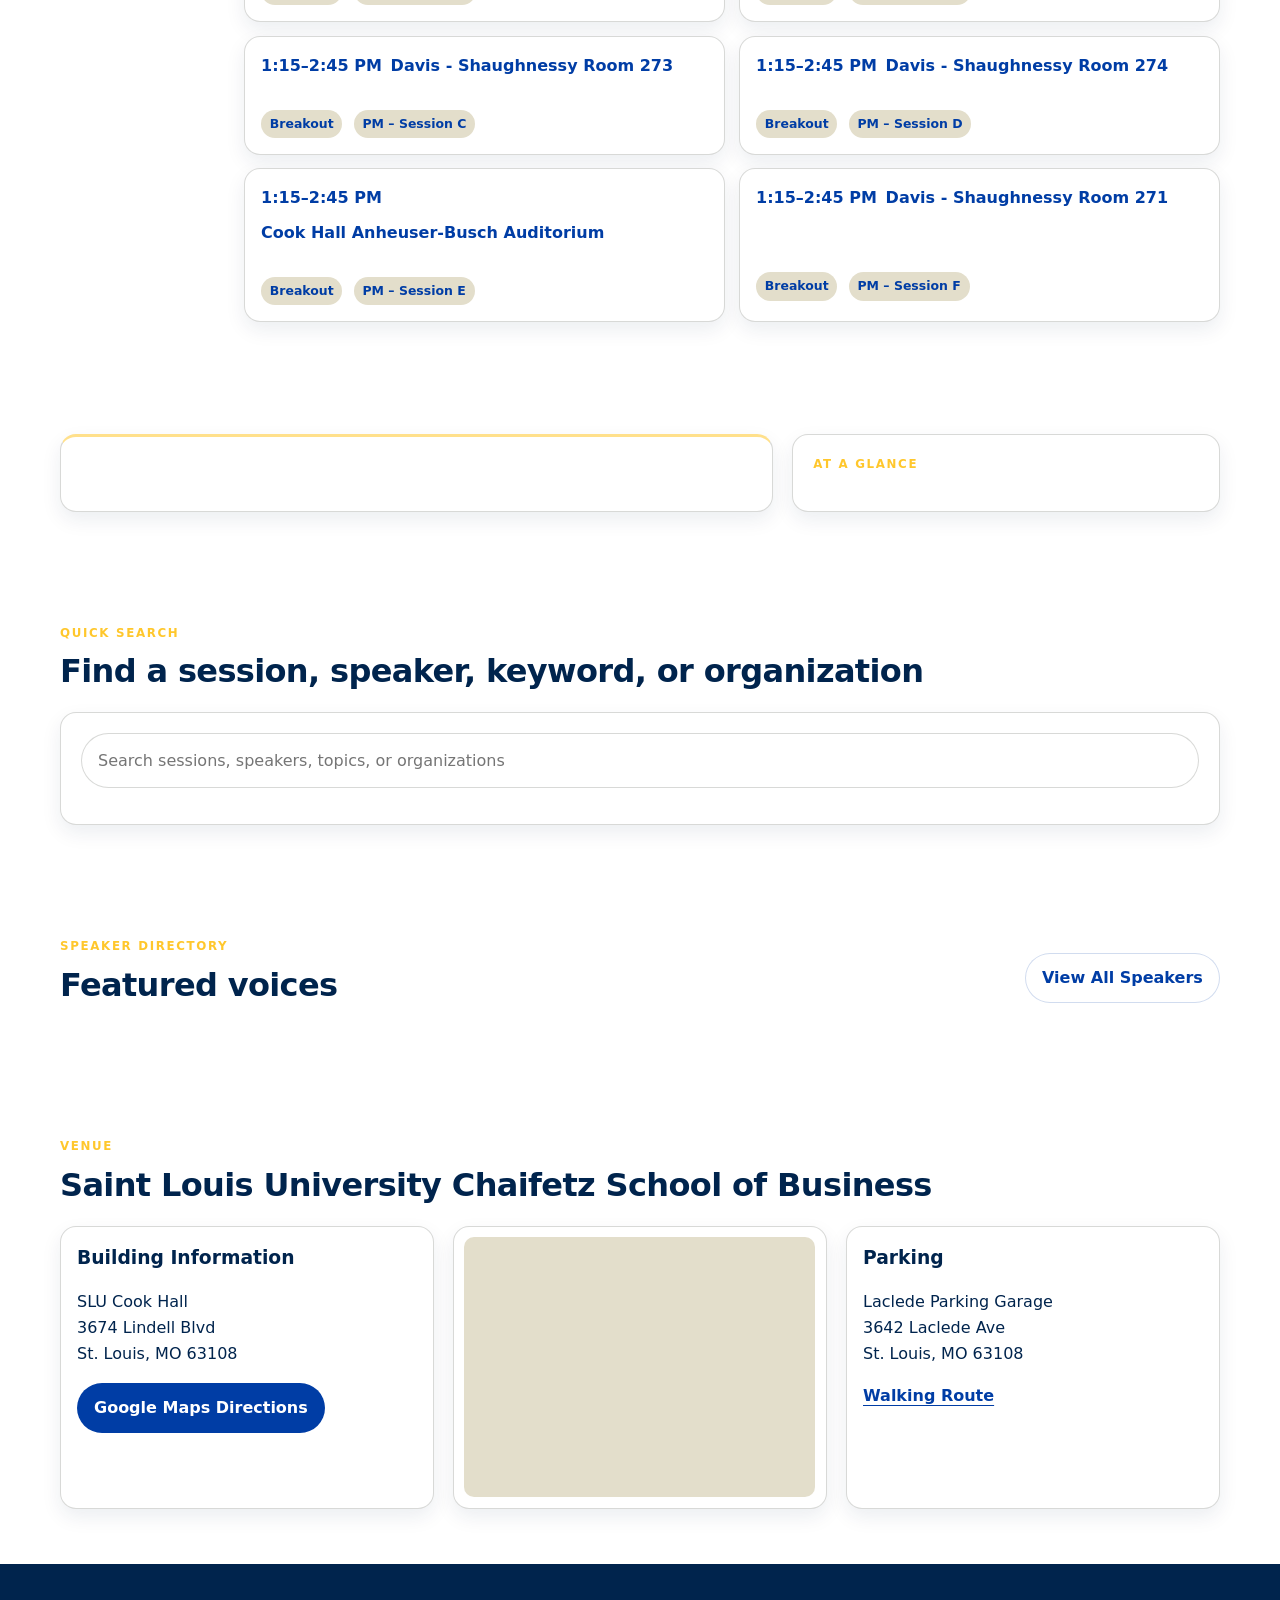
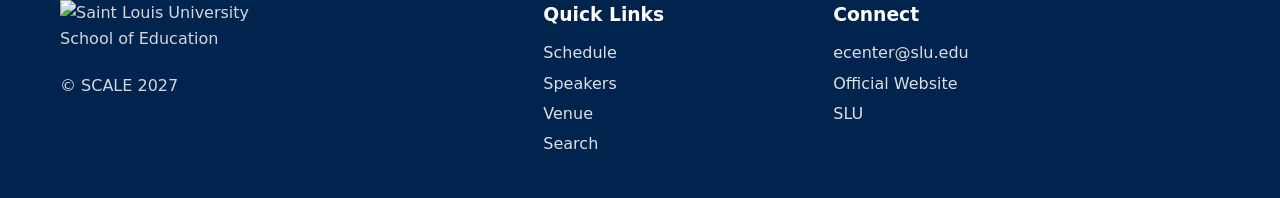
==== commit a9113e0c: "Implement loading screen in index.html Added a loading screen with logos and loading text." ====
--- a/index.html
+++ b/index.html
@@ -16,7 +16,12 @@
   </head>
   <body data-page="home">
     <a class="skip-link" href="#main">Skip to content</a>
-        </div>
+    <div id="loading-screen" class="loading-screen" aria-hidden="true">
+      <div class="loading-logos">
+        <img src="images/logos/Copy of 04 SCALE Conference with description.png" alt="SCALE" />
+      </div>
+      <span>Loading guide</span>
+    </div>
 
     <header class="site-header">
       <nav class="nav container" aria-label="Primary navigation">
@@ -164,7 +169,7 @@
       <div class="container footer-grid">
         <div>
           <div class="footer-logos">
-            <img src="images/logos/Copy of 01 SCALE.png" alt="SCALE" />
+            <img src="images/logos/soe-logo.png" alt="Saint Louis University School of Education" />
           </div>
           <p>&copy; SCALE 2027</p>
         </div>
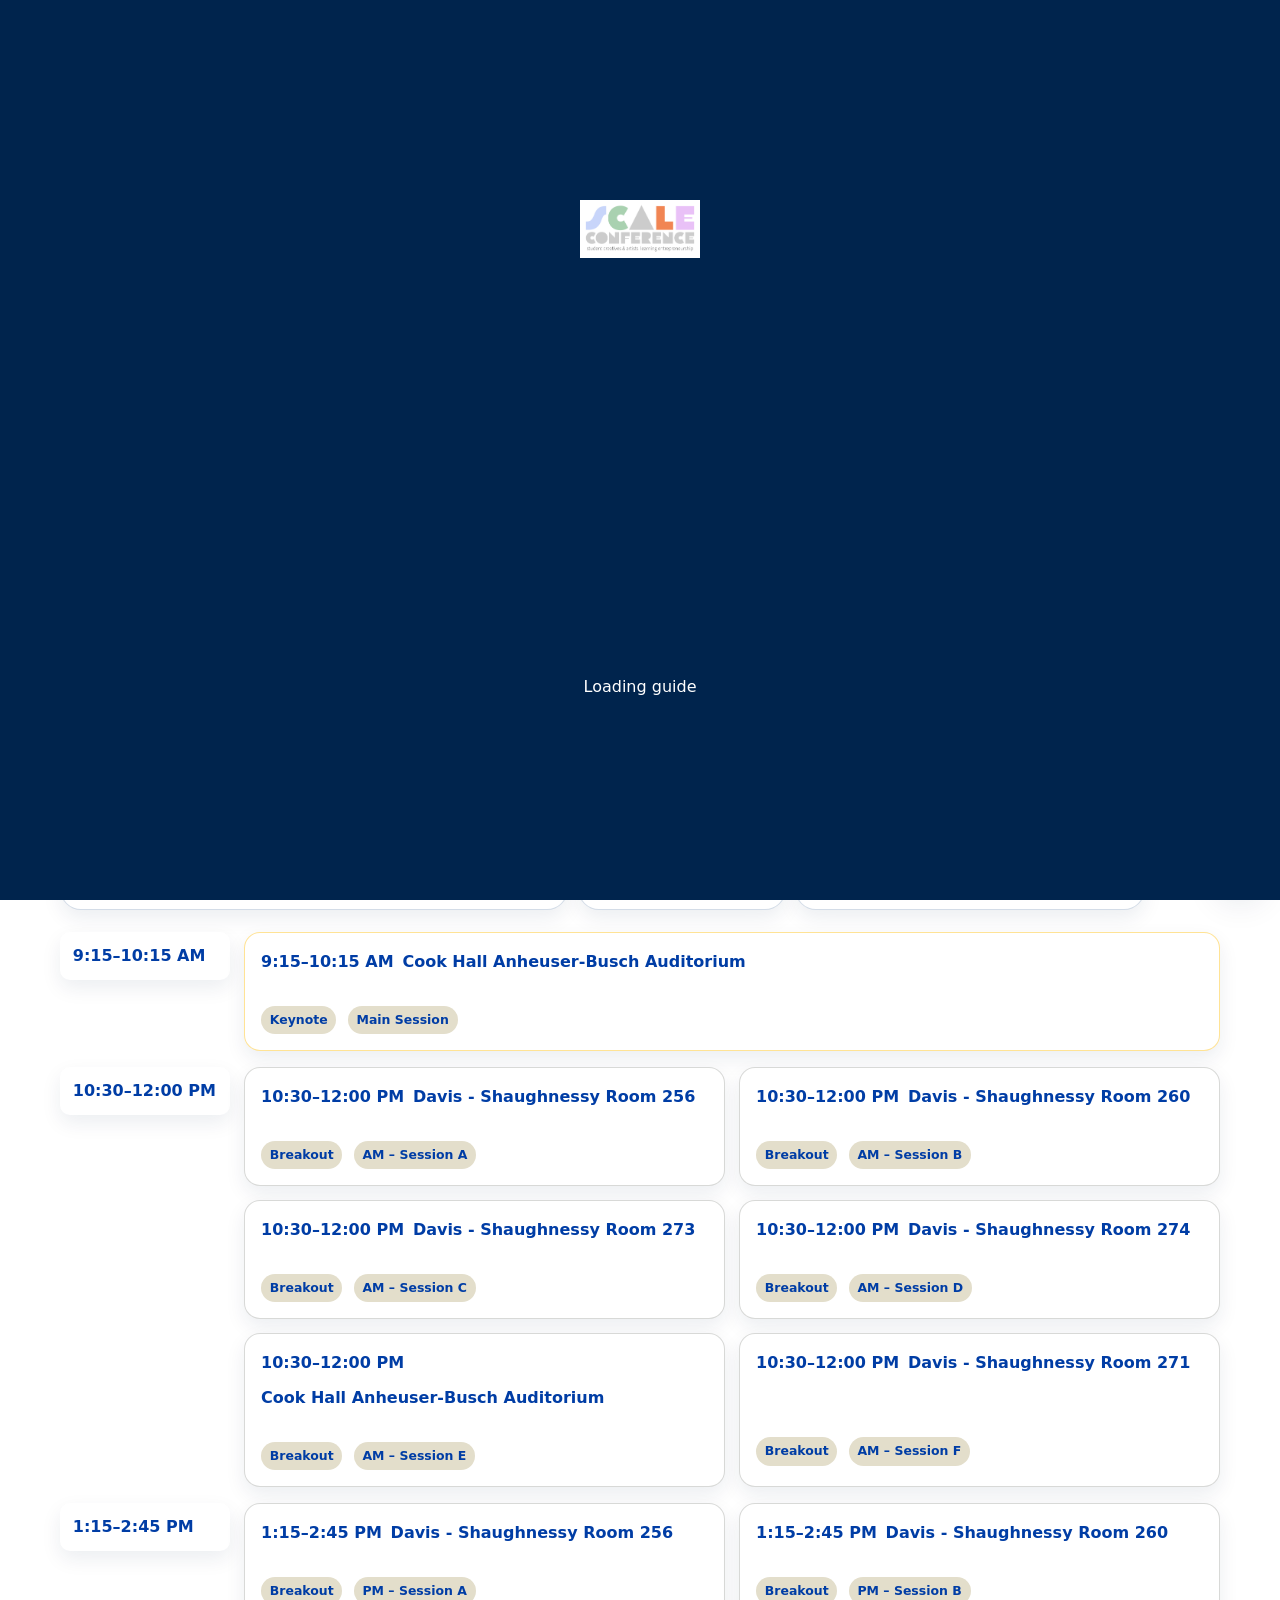
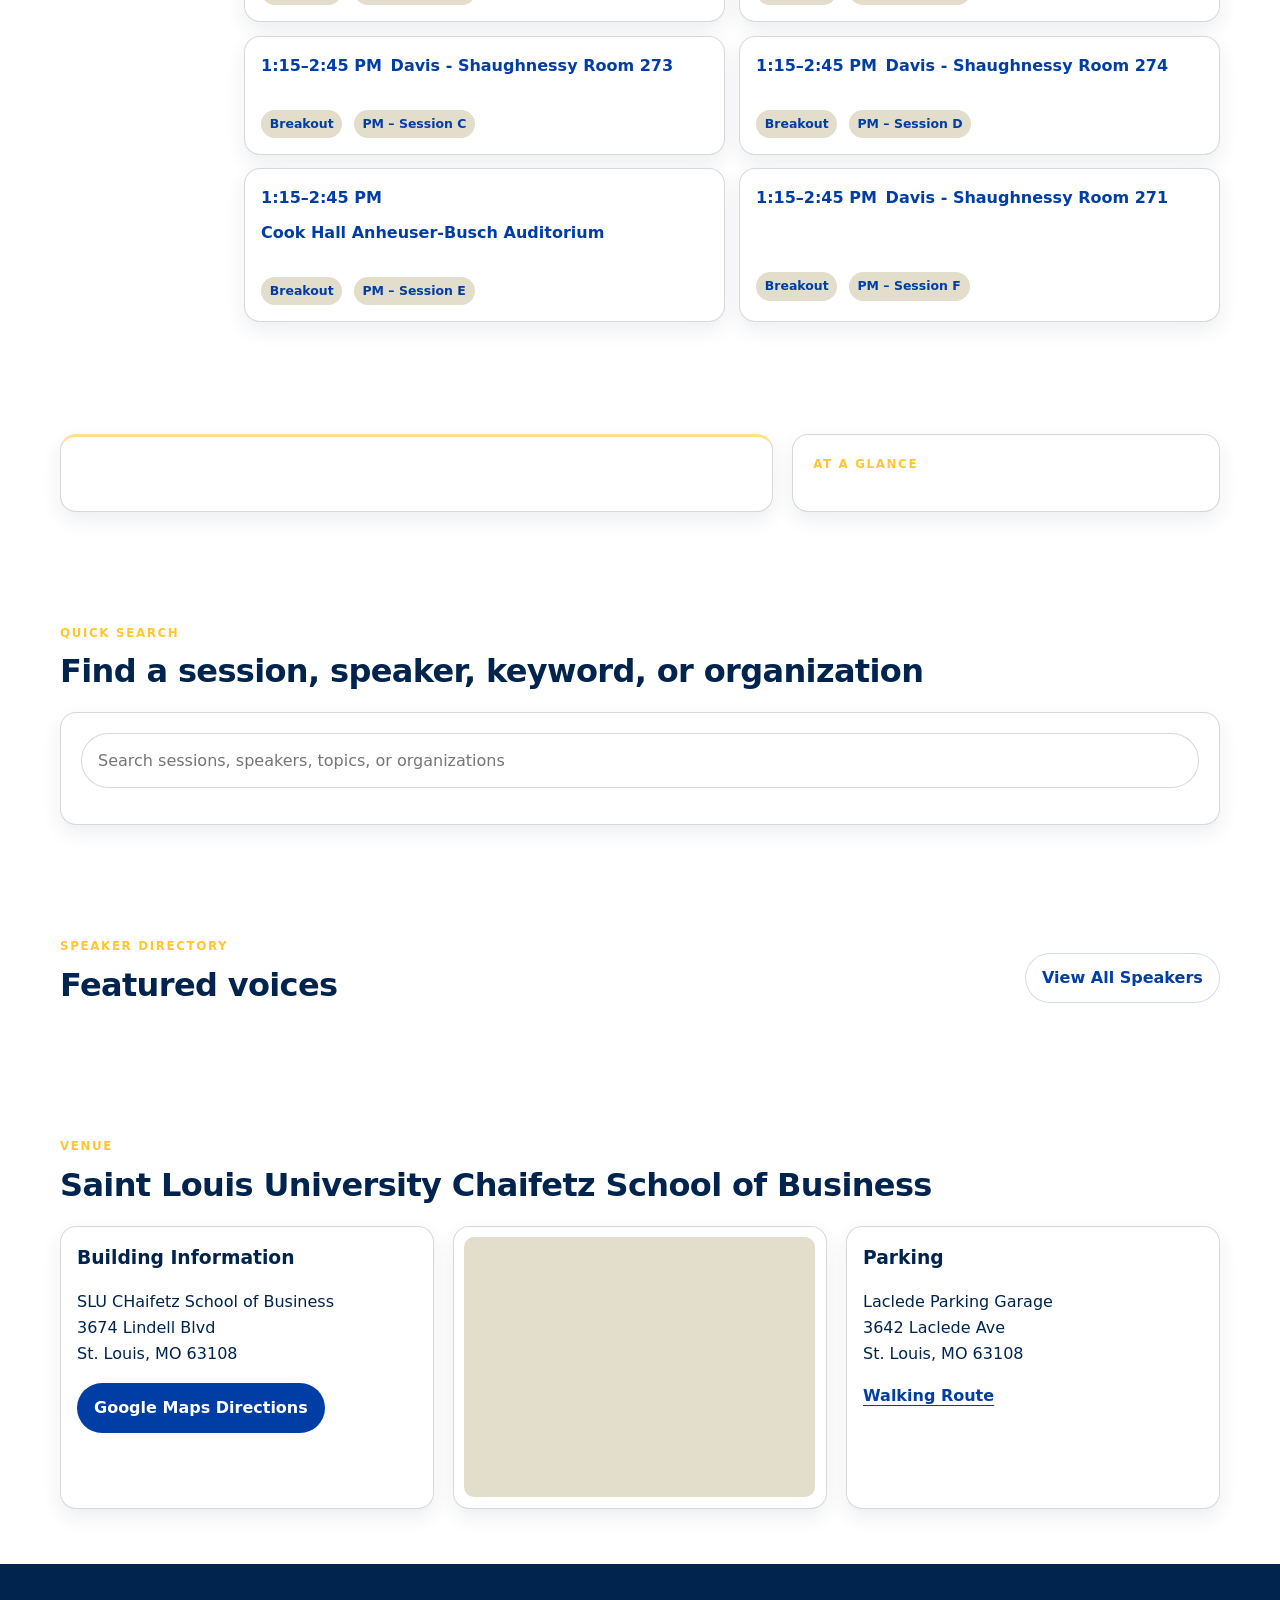
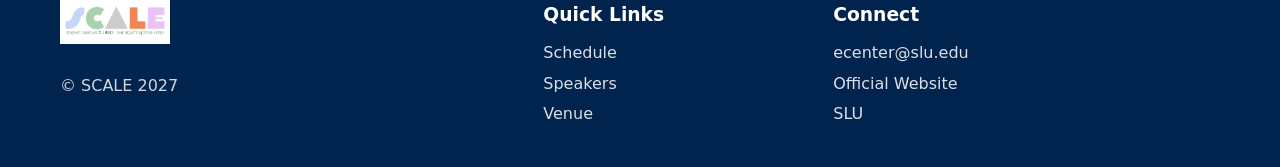
==== commit 9e6604f7: "Update index.html" ====
--- a/index.html
+++ b/index.html
@@ -5,7 +5,7 @@
     <meta name="viewport" content="width=device-width, initial-scale=1.0, viewport-fit=cover" />
     <meta
       name="description"
-      content="SCALEdigital companion with dynamic schedules, speakers, search, venue details, and attendee updates."
+      content="SCALE digital companion with dynamic schedules, speakers, search, venue details, and attendee updates."
     />
     <meta name="theme-color" content="#0b3d7c" />
     <title>SCALE 2027 | Saint Louis University</title>
@@ -39,7 +39,6 @@
           <a href="#schedule">Schedule</a>
           <a href="speakers.html">Speakers</a>
           <a href="venue.html">Venue</a>
-          <a href="#search">Search</a>
         </div>
       </nav>
     </header>
@@ -137,7 +136,7 @@
           <div class="venue-layout">
             <article class="venue-card">
               <h3>Building Information</h3>
-              <p>SLU Cook Hall<br />3674 Lindell Blvd<br />St. Louis, MO 63108</p>
+              <p>SLU CHaifetz School of Business<br />3674 Lindell Blvd<br />St. Louis, MO 63108</p>
               <div class="venue-actions">
                 <a class="btn btn-primary" href="https://www.google.com/maps/dir/?api=1&destination=38.637204605740266,-90.23601499410955&travelmode=driving" target="_blank" rel="noopener noreferrer">Google Maps Directions</a>
               </div>
@@ -169,7 +168,7 @@
       <div class="container footer-grid">
         <div>
           <div class="footer-logos">
-            <img src="images/logos/soe-logo.png" alt="Saint Louis University School of Education" />
+            <img src="images/logos/Copy of 02 SCALE with description.png" alt="SCALE" />
           </div>
           <p>&copy; SCALE 2027</p>
         </div>
@@ -178,7 +177,6 @@
           <a href="#schedule">Schedule</a>
           <a href="speakers.html">Speakers</a>
           <a href="venue.html">Venue</a>
-          <a href="#search">Search</a>
         </div>
         <div>
           <h3>Connect</h3>
@@ -194,7 +192,6 @@
     <script src="js/csv-loader.js?v=20260717-4"></script>
     <script src="js/schedule.js?v=20260721-1"></script>
     <script src="js/speakers.js?v=20260717-4"></script>
-    <script src="js/search.js?v=20260717-4"></script>
     <script src="js/app.js?v=20260717-4"></script>
   </body>
 </html>
